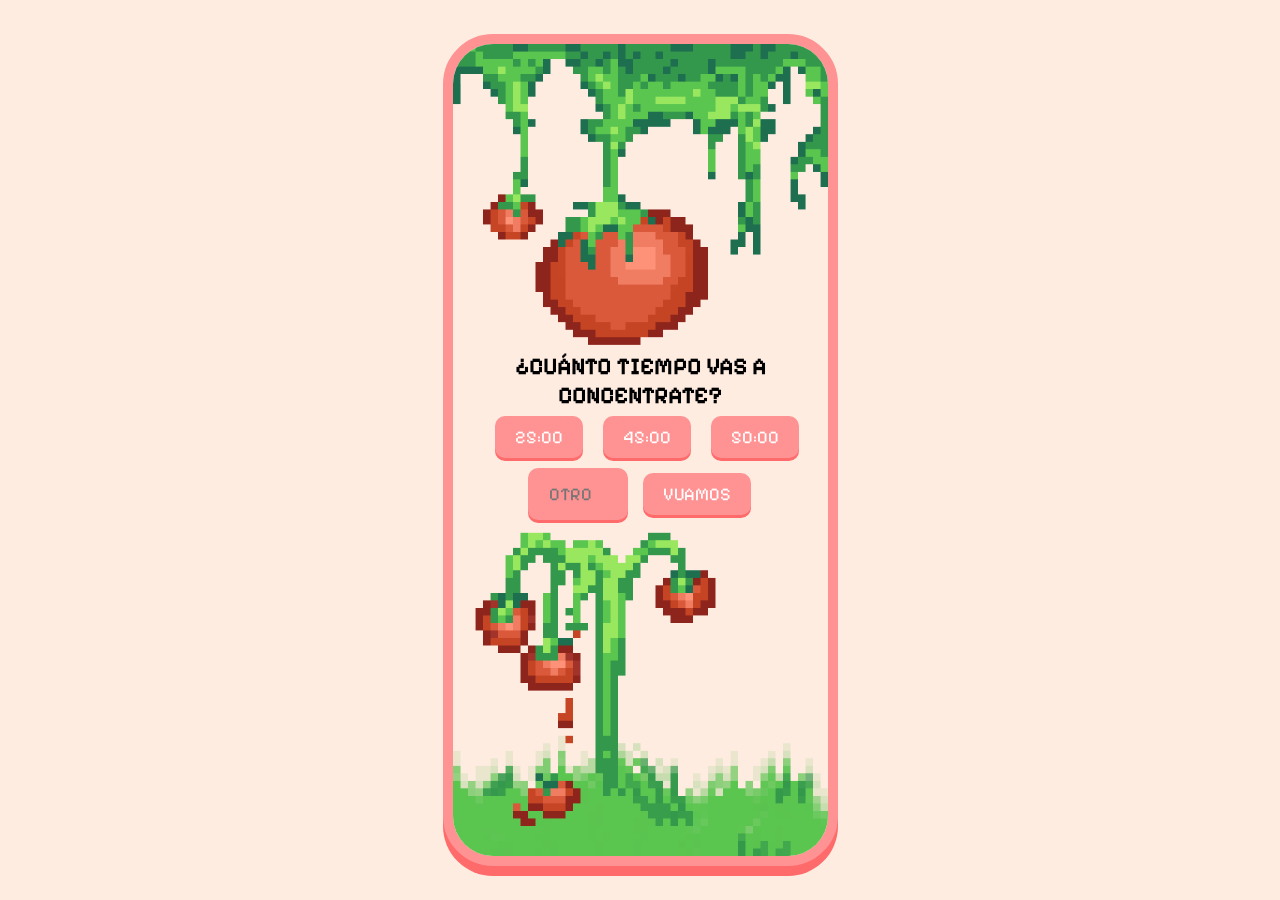
==== index.html @ 92a07864 "nueva app" ====
<!DOCTYPE html>
<html lang="es">
<head>
    <meta charset="UTF-8">
    <meta name="viewport" content="width=device-width, initial-scale=1.0">
    <title>MI POMODORO</title>
    <!-- ICONO DE APP -->
     <link rel="icon" href="icono_tomate.png">
    <link rel="apple-touch-icon" href="icono_tomate.png">

    <link href="https://fonts.googleapis.com/css2?family=Pixelify+Sans:wght@400..700&display=swap" rel="stylesheet">
    <link rel="stylesheet" href="style.css">
</head>
<body>

    <div class = "pantalla-inicio">
        <img src="fotos/inicio/i1.png" class="i1-imagen" alt="i1">
        <h1> ¿CUÁNTO TIEMPO VAS A CONCENTRATE?</h1>
        <div class = "botones-tiempo">
            <button class = "btn-25">25:00</button>
            <button class = "btn-45">45:00</button>
            <button class = "btn-50">50:00</button>
        </div>
        <div class = "tiempo-elegido">
            <input class="mi-input" type="number" placeholder="OTRO" step="5" min="5" max="120">
            <button class = "btn-otro">VUAMOS</button>

        </div>
    </div>


    <div class="pomodoro-app oculto">
        <img src="fotos/tomate/t1.png" class="tomate-imagen" alt="tomate">

    
        <div class = "mensaje-texto">TU PUEDES, MÁS SE PERDIÓ EN LA GUERRA</div>
        <div class = "timer-display"></div>
        <div class = "botones-container">
            <button class="btn-play">PLAY</button>
            <button class="btn-pausa">PAUSA</button>
            <button class="btn-meRindo">ME RINDO...</button>
        </div>
        <div class = "atras">
            <button class="btn-atras">↩︎</button>
        </div>

        <!-- <div class = "contador-progreso">X X X</div>*/ -->
    
    </div>

</body>
<script src="script.js"></script>
</html>
---- style.css ----
/* 1. Centramos todo en la pantalla */
body {
    background-color: #ffece1; /* Un crema rosado muy suave */
    display: flex;
    flex-direction: column;
    align-items: center;
    justify-content: center;
    height: 100vh; /* Que ocupe toda la altura de la pantalla */
    margin: 0;
    font-family: 'Pixelify Sans', sans-serif; /* Una letra que parece de máquina, estilo pixel */
}

   .i1-imagen {
    width: 100%; /* Tamaño de la imagen de inicio */
    height: 100%;
    border-radius: 40px; /* Bordes redondeados para que sea 'mono' */

}


.pantalla-inicio {

    position: relative; /* Para posicionar la imagen del tomate dentro de esta caja */
    width: 375px;
    height: 812px;
    background-color: #ffece1;
    border-radius: 50px; /* Bordes redondeados para que sea 'mono' */
    border: 10px solid #ff9393; /* Un borde pastel */
    text-align: center;
    box-shadow: 0px 10px 0px #ff6b6b; /* Una sombra plana tipo dibujo/pixel */

    h1 {
        position: absolute; /* Para colocar el tiempo sobre la imagen del tomate */
        top: 36%; /* Centrar verticalmente */
        left: 0%; /* Centrar horizontalmente */
        font-family: 'Pixelify Sans', sans-serif;
        font-size: 24px;

    }
}





.tomate-imagen {
    width: 100%; /* Tamaño del tomate */
    height: 100%;
}

/* 2. Le damos forma a la "caja" de la App */
.pomodoro-app {
    position: relative; /* Para posicionar la imagen del tomate dentro de esta caja */
    width: 375px;
    height: 812px;
    background-color: #ffece1;
    border-radius: 50px; /* Bordes redondeados para que sea 'mono' */
    border: 10px solid #ff9393; /* Un borde pastel */
    text-align: center;
    box-shadow: 0px 10px 0px #ff6b6b; /* Una sombra plana tipo dibujo/pixel */
}

.mensaje-texto {
    position: absolute; /* Para colocar el mensaje sobre la imagen del tomate */
    top: 25%; /* Posiciona el mensaje hacia la parte superior */
    left: 4%; /* Centra horizontalmente */
    font-size: 18px;
    color: #333;
    margin-bottom: 20px;
    font-weight: bold;
    font-size: 19px;
    text-shadow: 1px 1px 0px #ff9393; /* Sombra para que resalte más */
}

/* 3. Hacemos el tiempo GRANDE */
.timer-display {

    position: absolute; /* Para colocar el tiempo sobre la imagen del tomate */
    top: 10%; /* Centrar verticalmente */
    left: 18%; /* Centrar horizontalmente */
    font-family: "Courier New", Courier, monospace;

    font-size: 80px;
    color: #DB593B;
    font-weight: bold;
    text-shadow: 
        1px 0 0 currentColor,
        -1px 0 0 currentColor,
        0 1px 0 currentColor,
        0 -1px 0 currentColor; /* Simula que está en negrita*/
    margin: 20px 0;
}

.botones-container {
    
    display: flex; /* Para colocar los botones en fila */
    gap: 10px; /* Espacio entre los botones */
    justify-content: center; /* Centra los botones horizontalmente */
    margin: 10px 0; /* Espacio entre el display y los botones */
    position: absolute; /* Para posicionar los botones dentro de la caja */
    top: 85%; /* Posiciona los botones hacia la parte inferior */
    left: 3%; /* Centra horizontalmente */
    
    button {
        font-family: 'Pixelify Sans', sans-serif;
        background-color: #ff9393;
        color: white;
        border: none;
        padding: 10px 20px;
        border-radius: 10px;
        cursor: pointer; /* Manita al pasa el ratón*/
        font-size: 18px;
        margin: 5px;
        box-shadow: 0px 3px 0px #ff6b6b; /* Sombra tipo botón de dibujo */
        transition: all 0.2s ease; /* Transición suave para el efecto hover (ease: acelera-frena-acelera) */
        
    }

    button:hover { /* Efecto al pasar el ratón por encima */
        background-color: #ff6b6b; /* Cambia a un rojo más fuerte al pasar el ratón */
        transform: translateY(2px); /* Se hunde un poquito al tocarlo */
        box-shadow: 0px 1px 0px #ff8686; /* Sombra más grande al pasar el ratón */
    }


}

/*BOTONES PANTALLA INICIO*/
.botones-tiempo {
    
    display: flex; /* Para colocar los botones en fila */
    gap: 10px; /* Espacio entre los botones */
    justify-content: center; /* Centra los botones horizontalmente */
    margin: 10px 0; /* Espacio entre el display y los botones */

    position: absolute; /* Para colocar el tiempo sobre la imagen del tomate */
    top: 44%; /* Centrar verticalmente */
    left: 10%; /* Centrar horizontalmente */
    font-family: "Courier New", Courier, monospace;
    
    button {
        font-family: 'Pixelify Sans', sans-serif;
        background-color: #ff9393;
        color: white;
        border: none;
        padding: 10px 20px;
        border-radius: 10px;
        cursor: pointer; /* Manita al pasa el ratón*/
        font-size: 18px;
        margin: 5px;
        box-shadow: 0px 3px 0px #ff6b6b; /* Sombra tipo botón de dibujo */
        transition: all 0.2s ease; /* Transición suave para el efecto hover (ease: acelera-frena-acelera) */
        
    }

    button:hover { /* Efecto al pasar el ratón por encima */
        background-color: #ff6b6b; /* Cambia a un rojo más fuerte al pasar el ratón */
        transform: translateY(2px); /* Se hunde un poquito al tocarlo */
        box-shadow: 0px 1px 0px #ff8686; /* Sombra más grande al pasar el ratón */
    }

}

.tiempo-elegido {
    
    display: flex; /* Para colocar los botones en fila */
    gap: 10px; /* Espacio entre los botones */
    justify-content: center; /* Centra los botones horizontalmente */
    margin: 10px 0; /* Espacio entre el display y los botones */

    position: absolute; /* Para colocar el tiempo sobre la imagen del tomate */
    top: 51%; /* Centrar verticalmente */
    left: 20%; /* Centrar horizontalmente */
    font-family: "Courier New", Courier, monospace;
    
    button {
        font-family: 'Pixelify Sans', sans-serif;
        background-color: #ff9393;
        color: white;
        border: none;
        padding: 10px 20px;
        border-radius: 10px;
        cursor: pointer; /* Manita al pasa el ratón*/
        font-size: 18px;
        margin: 5px;
        box-shadow: 0px 3px 0px #ff6b6b; /* Sombra tipo botón de dibujo */
        transition: all 0.2s ease; /* Transición suave para el efecto hover (ease: acelera-frena-acelera) */
        
    }

    button:hover { /* Efecto al pasar el ratón por encima */
        background-color: #ff6b6b; /* Cambia a un rojo más fuerte al pasar el ratón */
        transform: translateY(2px); /* Se hunde un poquito al tocarlo */
        box-shadow: 0px 1px 0px #ff8686; /* Sombra más grande al pasar el ratón */
    }

    .mi-input {
        font-family: 'Pixelify Sans', sans-serif;
        background-color: #ff9393;
        color: white;
        border: none;
        padding: 10px 20px;
        border-radius: 10px;
        font-size: 18px;
        width: 60px;
        text-align: center;
        box-shadow: 0px 3px 0px #ff6b6b; /* Sombra tipo botón de dibujo */
        transition: all
        0.2s ease; /* Transición suave para el efecto hover (ease: acelera-frena-acelera) */
    }

    .mi-input:hover { /* Efecto al pasar el ratón por encima */
        background-color: #ff6b6b; /* Cambia a un rojo más fuerte al pasar el ratón */
        transform: translateY(2px); /* Se hunde un poquito al tocarlo */
        box-shadow: 0px 1px 0px #ff8686; /* Sombra más grande al pasar el ratón */
    }

}

.atras {
    
    display: flex; /* Para colocar los botones en fila */
    gap: 10px; /* Espacio entre los botones */
    justify-content: center; /* Centra los botones horizontalmente */
    margin: 10px 0; /* Espacio entre el display y los botones */
    /*POSICION*/
    position: absolute; /* Para posicionar los botones dentro de la caja */
    top: 3%; /* Posiciona los botones hacia la parte inferior */
    left: 9.5%; /* Centra horizontalmente */


    
    button {
        font-family: 'Pixelify Sans', sans-serif;
        background-color: #ff9393;
        color: white;
        border: none;
        padding: 10px 20px;
        border-radius: 10px;
        cursor: pointer; /* Manita al pasa el ratón*/
        font-size: 18px;
        margin: 5px;
        box-shadow: 0px 3px 0px #ff6b6b; /* Sombra tipo botón de dibujo */
        transition: all 0.2s ease; /* Transición suave para el efecto hover (ease: acelera-frena-acelera) */
        
    }

    button:hover { /* Efecto al pasar el ratón por encima */
        background-color: #ff6b6b; /* Cambia a un rojo más fuerte al pasar el ratón */
        transform: translateY(2px); /* Se hunde un poquito al tocarlo */
        box-shadow: 0px 1px 0px #ff8686; /* Sombra más grande al pasar el ratón */
    }
}




/* UTILIDADES */
.oculto {
    display: none;
}
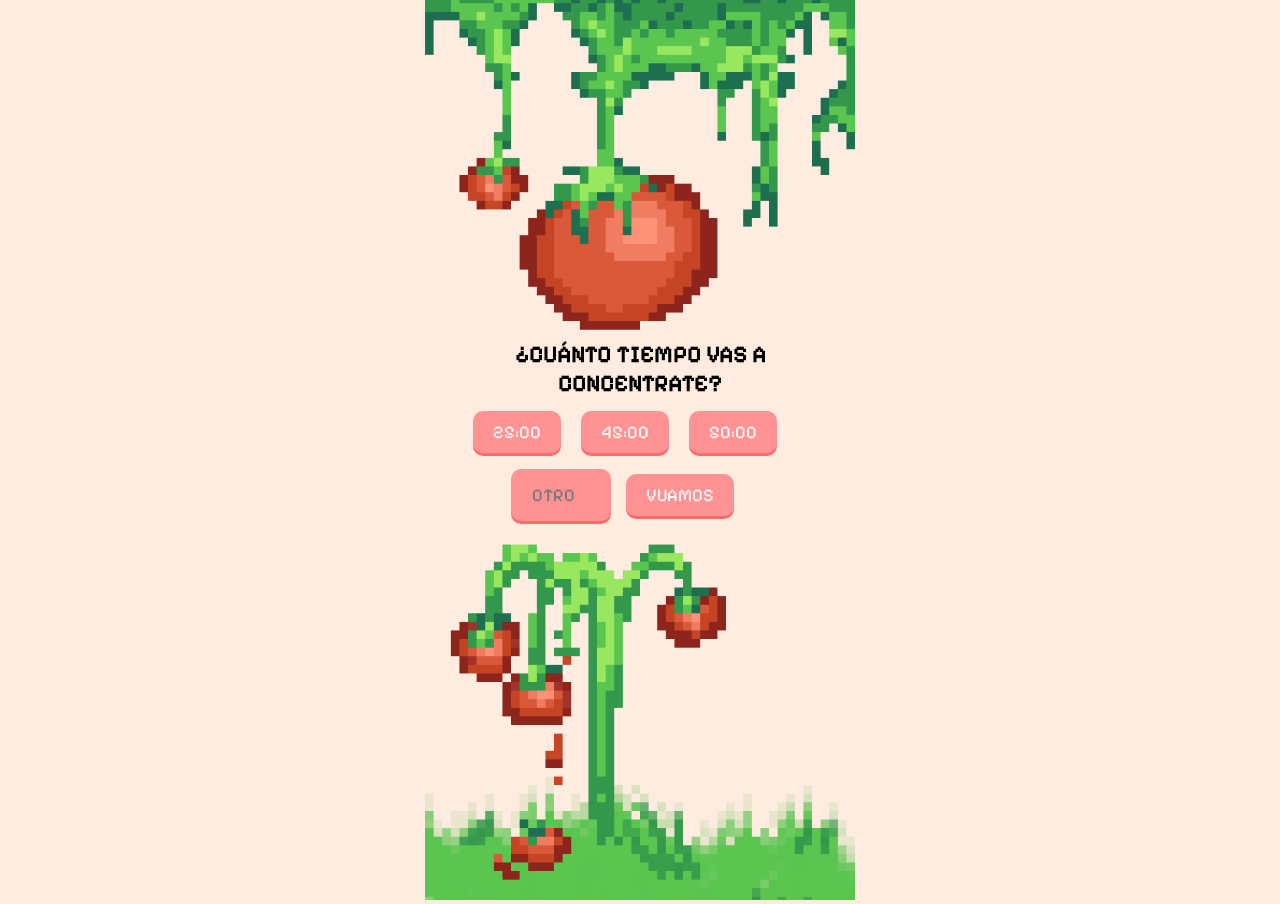
==== commit c186fd41: "pantalla" ====
--- a/index.html
+++ b/index.html
@@ -2,12 +2,12 @@
 <html lang="es">
 <head>
     <meta charset="UTF-8">
-    <meta name="viewport" content="width=device-width, initial-scale=1.0">
+    <meta name="viewport" content="width=device-width, initial-scale=1.0",viewport-fit=cover">
     <title>MI POMODORO</title>
     <!-- ICONO DE APP -->
      <link rel="icon" href="icono_tomate.png">
     <link rel="apple-touch-icon" href="icono_tomate.png">
-
+    
     <link href="https://fonts.googleapis.com/css2?family=Pixelify+Sans:wght@400..700&display=swap" rel="stylesheet">
     <link rel="stylesheet" href="style.css">
 </head>
@@ -16,7 +16,7 @@
     <div class = "pantalla-inicio">
         <img src="fotos/inicio/i1.png" class="i1-imagen" alt="i1">
         <h1> ¿CUÁNTO TIEMPO VAS A CONCENTRATE?</h1>
-        <div class = "botones-tiempo">
+        <div class = "botones-tiempo"> 
             <button class = "btn-25">25:00</button>
             <button class = "btn-45">45:00</button>
             <button class = "btn-50">50:00</button>
--- a/style.css
+++ b/style.css
@@ -5,29 +5,35 @@
     flex-direction: column;
     align-items: center;
     justify-content: center;
-    height: 100vh; /* Que ocupe toda la altura de la pantalla */
-    margin: 0;
+    width: 100vw;
+    height: 100dvh;
+    max-width: 430px; /* no se estira más de esto (para PC)*/
+    margin: 0 auto;
     font-family: 'Pixelify Sans', sans-serif; /* Una letra que parece de máquina, estilo pixel */
 }
 
    .i1-imagen {
     width: 100%; /* Tamaño de la imagen de inicio */
     height: 100%;
-    border-radius: 40px; /* Bordes redondeados para que sea 'mono' */
-
+    object-fit: cover; /* mantiene proporciones sin deformarse */
+
+}
+
+/*PARA QUE EN EL MOVIL SE PEGUE ARRIBA */
+.pantalla-inicio, .pomodoro-app {
+    padding-top: env(safe-area-inset-top);
 }
 
 
 .pantalla-inicio {
 
     position: relative; /* Para posicionar la imagen del tomate dentro de esta caja */
-    width: 375px;
-    height: 812px;
+    width: 100vw;
+    height: 100dvh;
     background-color: #ffece1;
-    border-radius: 50px; /* Bordes redondeados para que sea 'mono' */
-    border: 10px solid #ff9393; /* Un borde pastel */
     text-align: center;
-    box-shadow: 0px 10px 0px #ff6b6b; /* Una sombra plana tipo dibujo/pixel */
+    max-width: 430px; /* no se estira más de esto (para PC)*/
+    margin: 0 auto;
 
     h1 {
         position: absolute; /* Para colocar el tiempo sobre la imagen del tomate */
@@ -36,6 +42,7 @@
         font-family: 'Pixelify Sans', sans-serif;
         font-size: 24px;
 
+        padding: 0 20px; /* espacio a los lados solo en el título */
     }
 }
 
@@ -46,24 +53,21 @@
 .tomate-imagen {
     width: 100%; /* Tamaño del tomate */
     height: 100%;
+    /*object-fit: cover; /* mantiene proporciones sin deformarse */
 }
 
 /* 2. Le damos forma a la "caja" de la App */
 .pomodoro-app {
     position: relative; /* Para posicionar la imagen del tomate dentro de esta caja */
-    width: 375px;
-    height: 812px;
+    width: 100vw;
+    height: 100dvh;
     background-color: #ffece1;
-    border-radius: 50px; /* Bordes redondeados para que sea 'mono' */
-    border: 10px solid #ff9393; /* Un borde pastel */
-    text-align: center;
-    box-shadow: 0px 10px 0px #ff6b6b; /* Una sombra plana tipo dibujo/pixel */
 }
 
 .mensaje-texto {
     position: absolute; /* Para colocar el mensaje sobre la imagen del tomate */
     top: 25%; /* Posiciona el mensaje hacia la parte superior */
-    left: 4%; /* Centra horizontalmente */
+    left: 8%; /* Centra horizontalmente */
     font-size: 18px;
     color: #333;
     margin-bottom: 20px;
@@ -99,7 +103,8 @@
     margin: 10px 0; /* Espacio entre el display y los botones */
     position: absolute; /* Para posicionar los botones dentro de la caja */
     top: 85%; /* Posiciona los botones hacia la parte inferior */
-    left: 3%; /* Centra horizontalmente */
+        left: 50%;
+    transform: translateX(-50%); /* truco para centrar con absolute */
     
     button {
         font-family: 'Pixelify Sans', sans-serif;
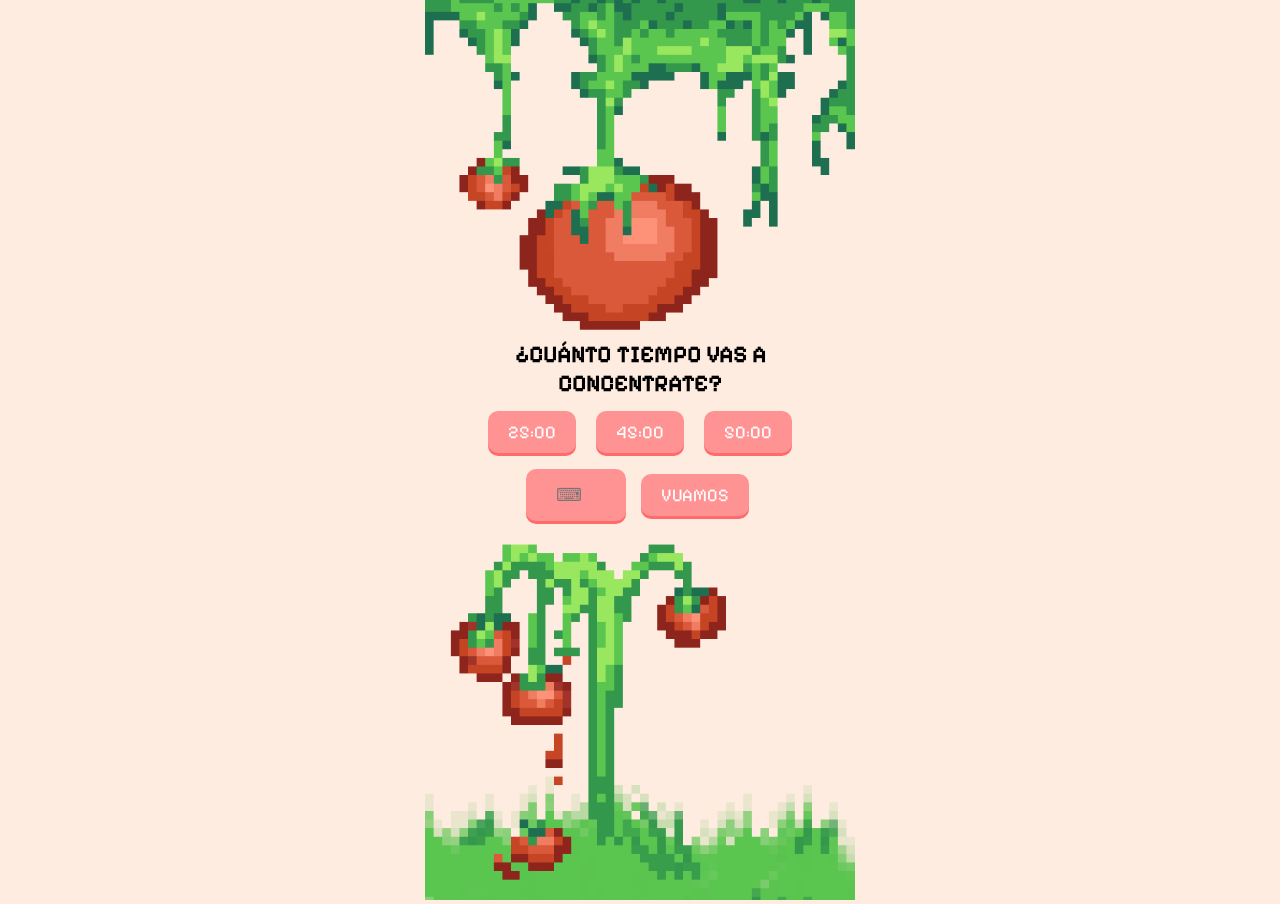
==== commit e4255765: "CeNTRAR Y BOTONMUSICA" ====
--- a/index.html
+++ b/index.html
@@ -22,27 +22,34 @@
             <button class = "btn-50">50:00</button>
         </div>
         <div class = "tiempo-elegido">
-            <input class="mi-input" type="number" placeholder="OTRO" step="5" min="5" max="120">
+            <input class="mi-input" type="number" placeholder="⌨︎" step="5" min="5" max="120">
             <button class = "btn-otro">VUAMOS</button>
 
         </div>
+
+
     </div>
 
 
     <div class="pomodoro-app oculto">
-        <img src="fotos/tomate/t1.png" class="tomate-imagen" alt="tomate">
+     <!--   <img src="fotos/tomate/t1.png" class="tomate-imagen" alt="tomate"> -->
 
     
         <div class = "mensaje-texto">TU PUEDES, MÁS SE PERDIÓ EN LA GUERRA</div>
         <div class = "timer-display"></div>
         <div class = "botones-container">
-            <button class="btn-play">PLAY</button>
-            <button class="btn-pausa">PAUSA</button>
-            <button class="btn-meRindo">ME RINDO...</button>
+            <button class="btn-play">▶︎</button>
+            <button class="btn-pausa">⏸︎</button>
+            <button class="btn-meRindo">⏹︎</button>
         </div>
         <div class = "atras">
             <button class="btn-atras">↩︎</button>
         </div>
+
+        <div class = "musica">
+            <button class="btn-musica">♫</button>
+        </div>
+        
 
         <!-- <div class = "contador-progreso">X X X</div>*/ -->
     
--- a/style.css
+++ b/style.css
@@ -47,27 +47,31 @@
 }
 
 
-
-
-
-.tomate-imagen {
-    width: 100%; /* Tamaño del tomate */
-    height: 100%;
-    /*object-fit: cover; /* mantiene proporciones sin deformarse */
-}
-
 /* 2. Le damos forma a la "caja" de la App */
 .pomodoro-app {
+
     position: relative; /* Para posicionar la imagen del tomate dentro de esta caja */
     width: 100vw;
     height: 100dvh;
     background-color: #ffece1;
+
+    background-image: url('fotos/tomate/t1.png');
+    background-size: contain;    /* no se deforma */
+    background-repeat: no-repeat;
+    background-position: center;
+    background-color: #ffece1;   /* el color de fondo si sobra espacio */
+
 }
 
 .mensaje-texto {
     position: absolute; /* Para colocar el mensaje sobre la imagen del tomate */
     top: 25%; /* Posiciona el mensaje hacia la parte superior */
-    left: 8%; /* Centra horizontalmente */
+    
+    left: 50%;
+    transform: translateX(-50%);
+    width: 90%;
+    text-align: center;
+    
     font-size: 18px;
     color: #333;
     margin-bottom: 20px;
@@ -81,7 +85,8 @@
 
     position: absolute; /* Para colocar el tiempo sobre la imagen del tomate */
     top: 10%; /* Centrar verticalmente */
-    left: 18%; /* Centrar horizontalmente */
+    left: 50%;
+    transform: translateX(-50%);
     font-family: "Courier New", Courier, monospace;
 
     font-size: 80px;
@@ -104,8 +109,9 @@
     position: absolute; /* Para posicionar los botones dentro de la caja */
     top: 85%; /* Posiciona los botones hacia la parte inferior */
         left: 50%;
-    transform: translateX(-50%); /* truco para centrar con absolute */
-    
+    transform: translateX(-50%);
+    
+     
     button {
         font-family: 'Pixelify Sans', sans-serif;
         background-color: #ff9393;
@@ -140,7 +146,10 @@
 
     position: absolute; /* Para colocar el tiempo sobre la imagen del tomate */
     top: 44%; /* Centrar verticalmente */
-    left: 10%; /* Centrar horizontalmente */
+    
+    left: 50%;
+    transform: translateX(-50%);
+
     font-family: "Courier New", Courier, monospace;
     
     button {
@@ -175,7 +184,8 @@
 
     position: absolute; /* Para colocar el tiempo sobre la imagen del tomate */
     top: 51%; /* Centrar verticalmente */
-    left: 20%; /* Centrar horizontalmente */
+    left: 50%; /* Centrar horizontalmente */
+    transform: translateX(-50%);
     font-family: "Courier New", Courier, monospace;
     
     button {
@@ -257,6 +267,41 @@
     }
 }
 
+.musica {
+    
+    display: flex; /* Para colocar los botones en fila */
+    gap: 10px; /* Espacio entre los botones */
+    justify-content: center; /* Centra los botones horizontalmente */
+    margin: 10px 0; /* Espacio entre el display y los botones */
+    /*POSICION*/
+    position: absolute; /* Para posicionar los botones dentro de la caja */
+    top: 3%; /* Posiciona los botones hacia la parte inferior */
+    left: 79.5%; /* Centra horizontalmente */
+
+
+    
+    button {
+        font-family: 'Pixelify Sans', sans-serif;
+        background-color: #ff9393;
+        color: white;
+        border: none;
+        padding: 10px 20px;
+        border-radius: 10px;
+        cursor: pointer; /* Manita al pasa el ratón*/
+        font-size: 18px;
+        margin: 5px;
+        box-shadow: 0px 3px 0px #ff6b6b; /* Sombra tipo botón de dibujo */
+        transition: all 0.2s ease; /* Transición suave para el efecto hover (ease: acelera-frena-acelera) */
+        
+    }
+
+    button:hover { /* Efecto al pasar el ratón por encima */
+        background-color: #ff6b6b; /* Cambia a un rojo más fuerte al pasar el ratón */
+        transform: translateY(2px); /* Se hunde un poquito al tocarlo */
+        box-shadow: 0px 1px 0px #ff8686; /* Sombra más grande al pasar el ratón */
+    }
+}
+
 
 
 
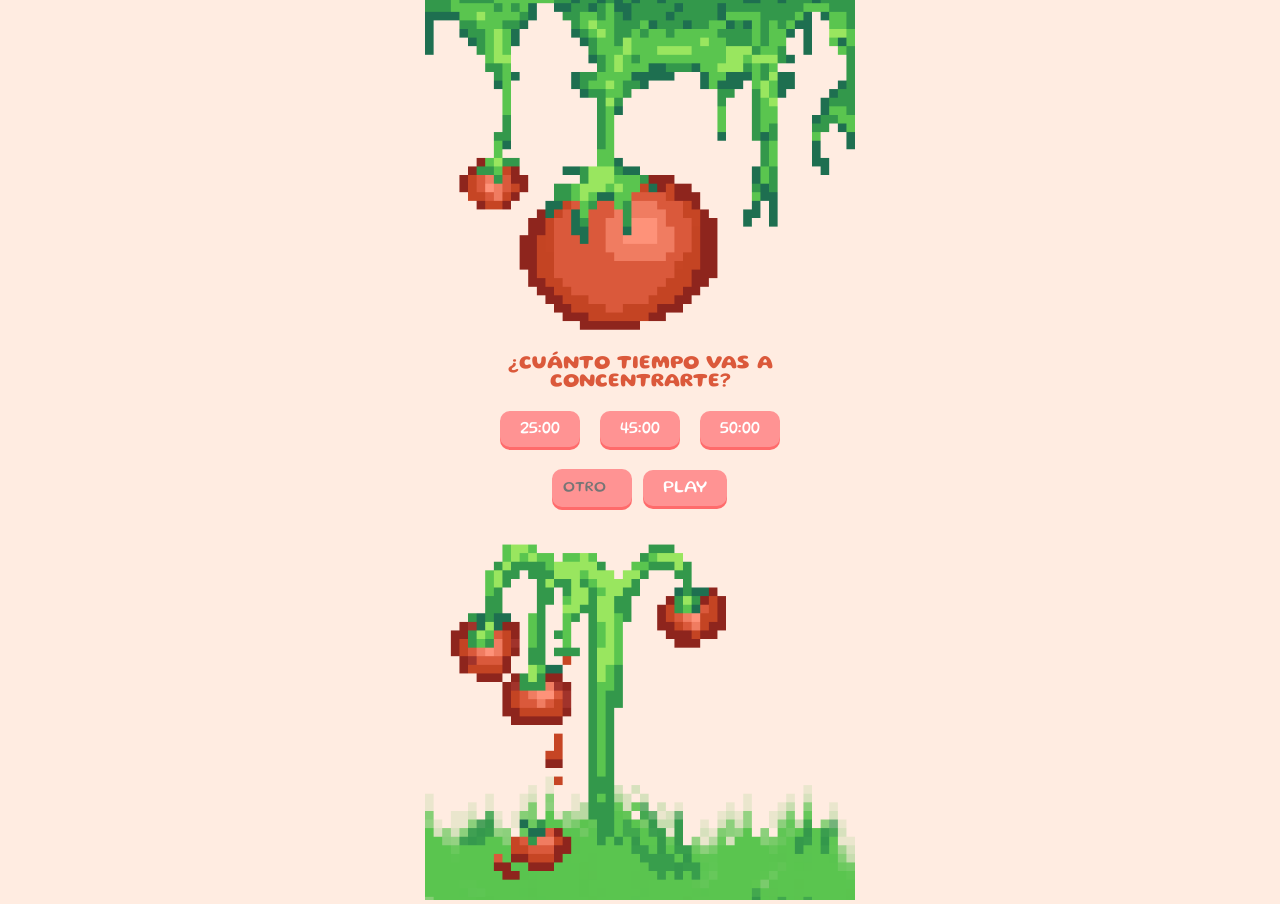
==== commit 9cdb4f8a: "gif" ====
--- a/index.html
+++ b/index.html
@@ -8,22 +8,23 @@
      <link rel="icon" href="icono_tomate.png">
     <link rel="apple-touch-icon" href="icono_tomate.png">
     
-    <link href="https://fonts.googleapis.com/css2?family=Pixelify+Sans:wght@400..700&display=swap" rel="stylesheet">
-    <link rel="stylesheet" href="style.css">
+<link rel="preconnect" href="https://fonts.googleapis.com">
+<link rel="preconnect" href="https://fonts.gstatic.com" crossorigin>
+<link href="https://fonts.googleapis.com/css2?family=Gluten:wght@700&family=Matemasie&display=swap" rel="stylesheet">    <link rel="stylesheet" href="style.css">
 </head>
 <body>
 
     <div class = "pantalla-inicio">
         <img src="fotos/inicio/i1.png" class="i1-imagen" alt="i1">
-        <h1> ¿CUÁNTO TIEMPO VAS A CONCENTRATE?</h1>
+        <h1> ¿CUÁNTO TIEMPO VAS A CONCENTRARTE?</h1>
         <div class = "botones-tiempo"> 
             <button class = "btn-25">25:00</button>
             <button class = "btn-45">45:00</button>
             <button class = "btn-50">50:00</button>
         </div>
         <div class = "tiempo-elegido">
-            <input class="mi-input" type="number" placeholder="⌨︎" step="5" min="5" max="120">
-            <button class = "btn-otro">VUAMOS</button>
+            <input class="mi-input" type="number" placeholder="OTRO" step="5" min="5" max="120">
+            <button class = "btn-otro">PLAY</button>
 
         </div>
 
@@ -39,7 +40,7 @@
         <div class = "timer-display"></div>
         <div class = "botones-container">
             <button class="btn-play">▶︎</button>
-            <button class="btn-pausa">⏸︎</button>
+            <button class="btn-pausa">❚❚</button>
             <button class="btn-meRindo">⏹︎</button>
         </div>
         <div class = "atras">
--- a/style.css
+++ b/style.css
@@ -9,8 +9,19 @@
     height: 100dvh;
     max-width: 430px; /* no se estira más de esto (para PC)*/
     margin: 0 auto;
-    font-family: 'Pixelify Sans', sans-serif; /* Una letra que parece de máquina, estilo pixel */
-}
+    font-family: "Gluten", cursive;
+    font-weight: bold;
+}
+
+.gluten-letra {
+  font-family: "Gluten", cursive;
+  font-optical-sizing: auto;
+  font-weight: 700;
+  font-style: normal;
+  font-variation-settings:
+    "slnt" 0;
+}
+
 
    .i1-imagen {
     width: 100%; /* Tamaño de la imagen de inicio */
@@ -37,10 +48,11 @@
 
     h1 {
         position: absolute; /* Para colocar el tiempo sobre la imagen del tomate */
-        top: 36%; /* Centrar verticalmente */
+        top: 38%; /* Centrar verticalmente */
         left: 0%; /* Centrar horizontalmente */
-        font-family: 'Pixelify Sans', sans-serif;
-        font-size: 24px;
+        font-size: 20px;
+        color: #DB593B;
+
 
         padding: 0 20px; /* espacio a los lados solo en el título */
     }
@@ -72,6 +84,7 @@
     width: 90%;
     text-align: center;
     
+    font-family: "Gluten", cursive;
     font-size: 18px;
     color: #333;
     margin-bottom: 20px;
@@ -87,17 +100,12 @@
     top: 10%; /* Centrar verticalmente */
     left: 50%;
     transform: translateX(-50%);
-    font-family: "Courier New", Courier, monospace;
-
+
+    font-family: "Gluten", cursive;
     font-size: 80px;
     color: #DB593B;
     font-weight: bold;
-    text-shadow: 
-        1px 0 0 currentColor,
-        -1px 0 0 currentColor,
-        0 1px 0 currentColor,
-        0 -1px 0 currentColor; /* Simula que está en negrita*/
-    margin: 20px 0;
+
 }
 
 .botones-container {
@@ -113,7 +121,7 @@
     
      
     button {
-        font-family: 'Pixelify Sans', sans-serif;
+        font-family: "Gluten", cursive;
         background-color: #ff9393;
         color: white;
         border: none;
@@ -150,10 +158,11 @@
     left: 50%;
     transform: translateX(-50%);
 
-    font-family: "Courier New", Courier, monospace;
+    
+
     
     button {
-        font-family: 'Pixelify Sans', sans-serif;
+        font-family: "Gluten", cursive;
         background-color: #ff9393;
         color: white;
         border: none;
@@ -186,20 +195,21 @@
     top: 51%; /* Centrar verticalmente */
     left: 50%; /* Centrar horizontalmente */
     transform: translateX(-50%);
-    font-family: "Courier New", Courier, monospace;
-    
-    button {
-        font-family: 'Pixelify Sans', sans-serif;
-        background-color: #ff9393;
-        color: white;
-        border: none;
-        padding: 10px 20px;
-        border-radius: 10px;
-        cursor: pointer; /* Manita al pasa el ratón*/
-        font-size: 18px;
-        margin: 5px;
-        box-shadow: 0px 3px 0px #ff6b6b; /* Sombra tipo botón de dibujo */
-        transition: all 0.2s ease; /* Transición suave para el efecto hover (ease: acelera-frena-acelera) */
+
+    button {        
+
+        font-family: "Gluten", cursive;
+        background-color: #ff9393;
+        color: white;
+        border: none;
+        padding: 10px 20px;
+        border-radius: 10px;
+        cursor: pointer; /* Manita al pasa el ratón*/
+        font-size: 18px;
+        margin: 1px;
+        box-shadow: 0px 3px 0px #ff6b6b; /* Sombra tipo botón de dibujo */
+        transition: all 0.2s ease; /* Transición suave para el efecto hover (ease: acelera-frena-acelera) */
+        
         
     }
 
@@ -210,13 +220,13 @@
     }
 
     .mi-input {
-        font-family: 'Pixelify Sans', sans-serif;
-        background-color: #ff9393;
-        color: white;
-        border: none;
-        padding: 10px 20px;
-        border-radius: 10px;
-        font-size: 18px;
+        font-family: "Gluten", cursive;
+        background-color: #ff9393;
+        color: white;
+        border: none;
+        padding: 10px 10px;
+        border-radius: 10px;
+        font-size: 15px;
         width: 60px;
         text-align: center;
         box-shadow: 0px 3px 0px #ff6b6b; /* Sombra tipo botón de dibujo */
@@ -246,7 +256,7 @@
 
     
     button {
-        font-family: 'Pixelify Sans', sans-serif;
+        font-family: "Gluten", cursive;
         background-color: #ff9393;
         color: white;
         border: none;
@@ -281,7 +291,7 @@
 
     
     button {
-        font-family: 'Pixelify Sans', sans-serif;
+        font-family: "Gluten", cursive;
         background-color: #ff9393;
         color: white;
         border: none;
